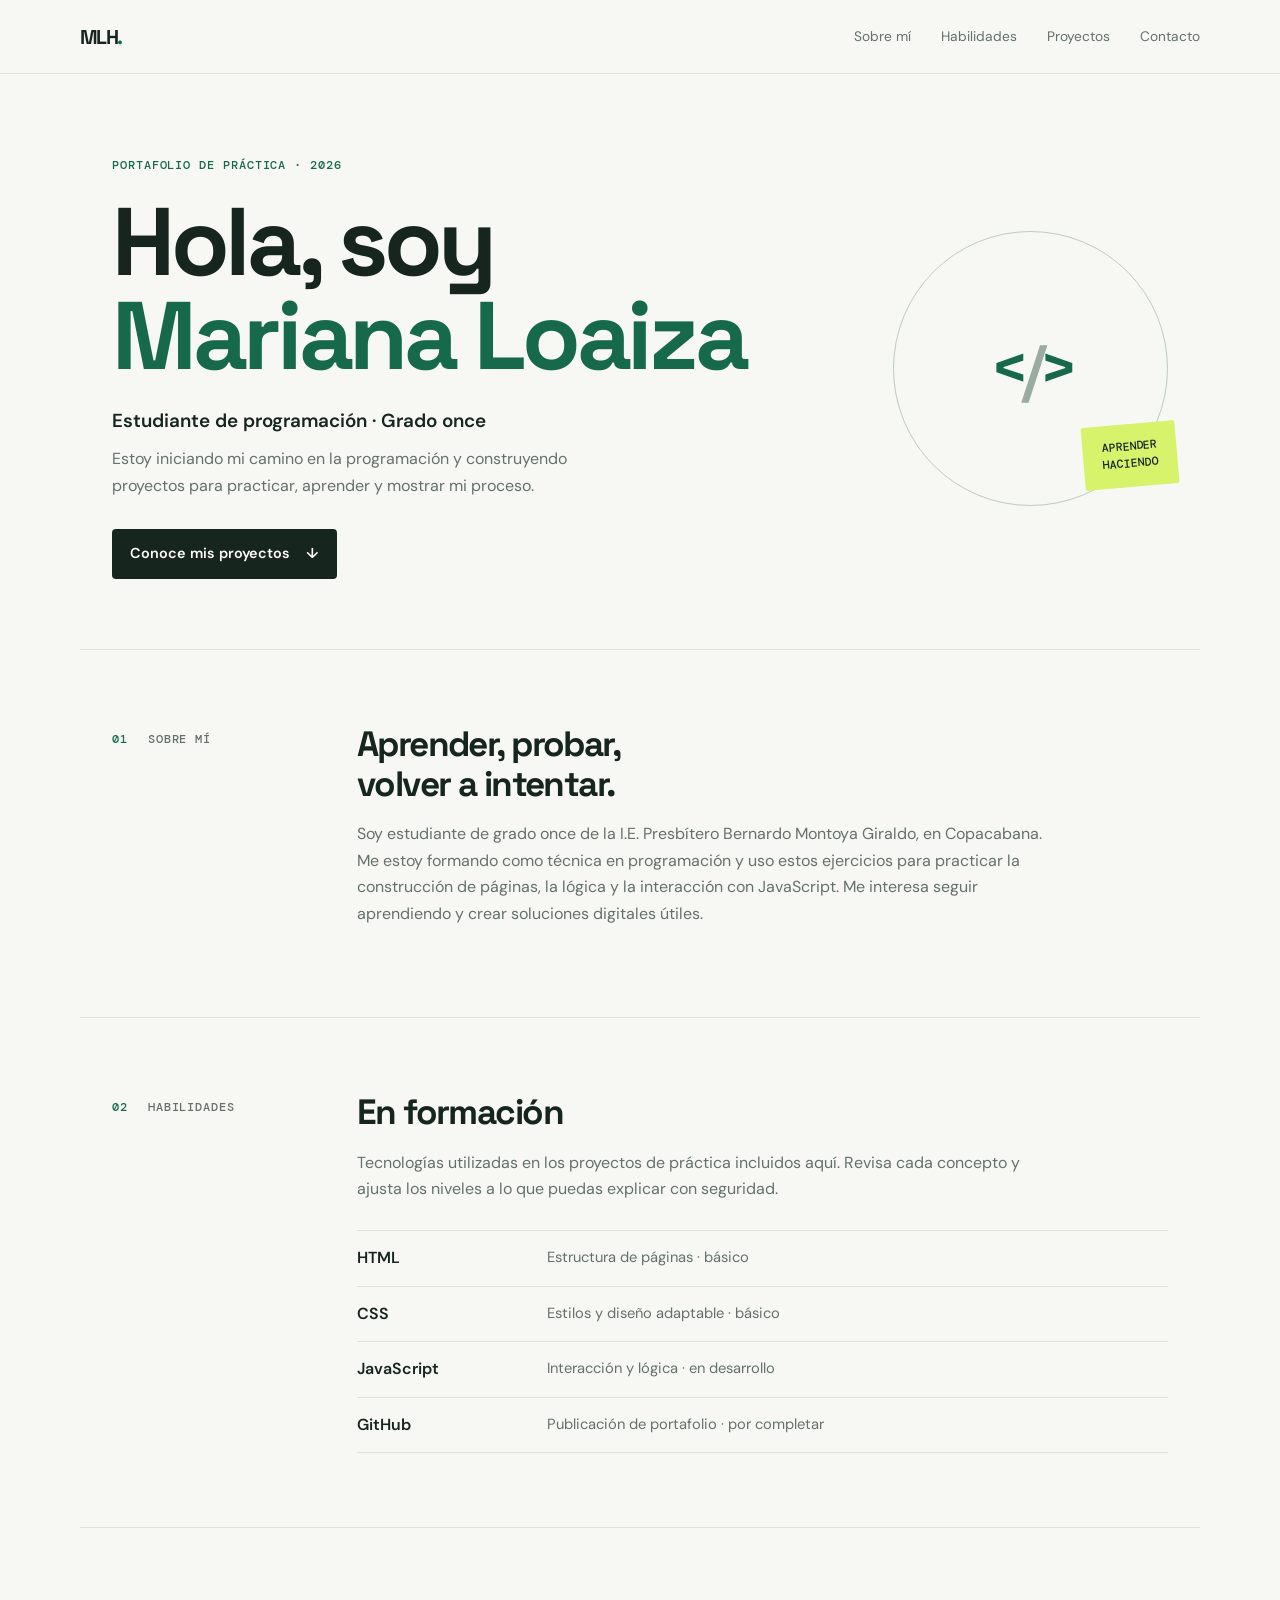
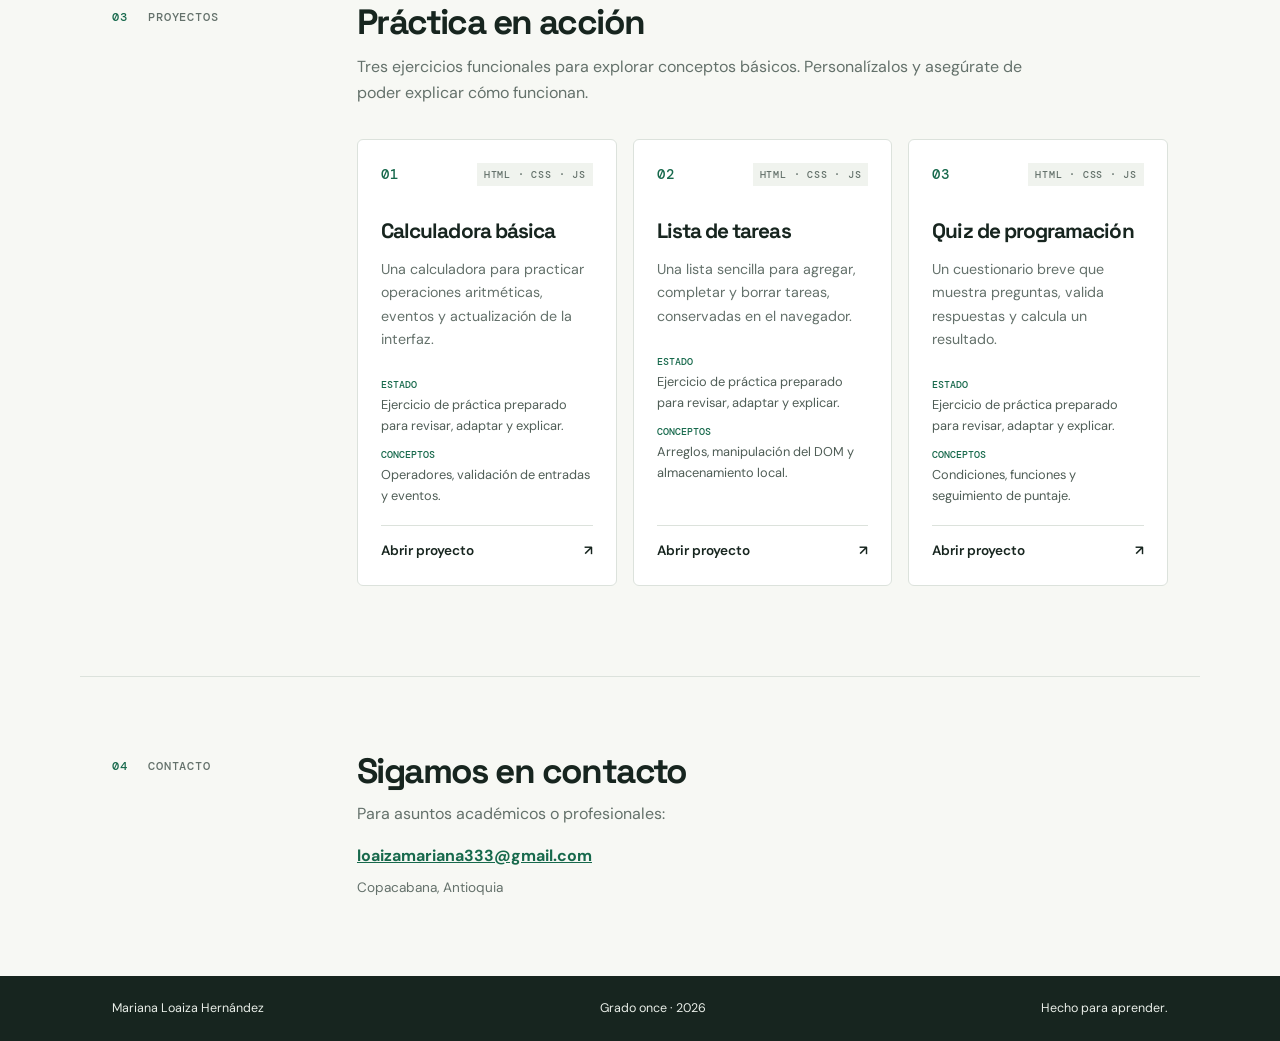
==== index.html @ be7cdf78 "Add files via upload" ====
<!doctype html>
<html lang="es">
<head>
  <meta charset="utf-8">
  <meta name="viewport" content="width=device-width, initial-scale=1">
  <meta name="description" content="Portafolio de práctica en programación de Mariana Loaiza Hernández, estudiante de grado once.">
  <title>Mariana Loaiza | Portafolio de programación</title>
  <link rel="stylesheet" href="styles.css">
</head>
<body>
  <header class="site-header">
    <a class="brand" href="#inicio" aria-label="Inicio">MLH<span>.</span></a>
    <nav aria-label="Navegación principal">
      <a href="#sobre-mi">Sobre mí</a><a href="#habilidades">Habilidades</a><a href="#proyectos">Proyectos</a><a href="#contacto">Contacto</a>
    </nav>
  </header>
  <main>
    <section class="hero" id="inicio">
      <div class="hero-copy">
        <p class="eyebrow">PORTAFOLIO DE PRÁCTICA · 2026</p>
        <h1>Hola, soy<br><span>Mariana Loaiza</span></h1>
        <p class="lead">Estudiante de programación · Grado once</p>
        <p class="intro">Estoy iniciando mi camino en la programación y construyendo proyectos para practicar, aprender y mostrar mi proceso.</p>
        <a class="button" href="#proyectos">Conoce mis proyectos <span aria-hidden="true">↓</span></a>
      </div>
      <div class="hero-mark" aria-hidden="true"><span>&lt;</span><i>/</i><span>&gt;</span><b>aprender<br>haciendo</b></div>
    </section>
    <section class="section about" id="sobre-mi">
      <div class="section-label"><span>01</span> SOBRE MÍ</div>
      <div><h2>Aprender, probar,<br>volver a intentar.</h2><p>Soy estudiante de grado once de la I.E. Presbítero Bernardo Montoya Giraldo, en Copacabana. Me estoy formando como técnica en programación y uso estos ejercicios para practicar la construcción de páginas, la lógica y la interacción con JavaScript. Me interesa seguir aprendiendo y crear soluciones digitales útiles.</p></div>
    </section>
    <section class="section skills" id="habilidades">
      <div class="section-label"><span>02</span> HABILIDADES</div>
      <div><h2>En formación</h2><p class="section-note">Tecnologías utilizadas en los proyectos de práctica incluidos aquí. Revisa cada concepto y ajusta los niveles a lo que puedas explicar con seguridad.</p>
        <div class="skill-list"><div><strong>HTML</strong><span>Estructura de páginas · básico</span></div><div><strong>CSS</strong><span>Estilos y diseño adaptable · básico</span></div><div><strong>JavaScript</strong><span>Interacción y lógica · en desarrollo</span></div><div><strong>GitHub</strong><span>Publicación de portafolio · por completar</span></div></div>
      </div>
    </section>
    <section class="projects section" id="proyectos">
      <div class="section-label"><span>03</span> PROYECTOS</div>
      <div class="projects-content"><h2>Práctica en acción</h2><p class="section-note">Tres ejercicios funcionales para explorar conceptos básicos. Personalízalos y asegúrate de poder explicar cómo funcionan.</p>
        <div class="project-grid">
          <article class="project-card"><div class="project-top"><span class="project-number">01</span><span class="tag">HTML · CSS · JS</span></div><h3>Calculadora básica</h3><p>Una calculadora para practicar operaciones aritméticas, eventos y actualización de la interfaz.</p><dl><dt>Estado</dt><dd>Ejercicio de práctica preparado para revisar, adaptar y explicar.</dd><dt>Conceptos</dt><dd>Operadores, validación de entradas y eventos.</dd></dl><a href="proyectos/calculadora.html">Abrir proyecto <span aria-hidden="true">↗</span></a></article>
          <article class="project-card"><div class="project-top"><span class="project-number">02</span><span class="tag">HTML · CSS · JS</span></div><h3>Lista de tareas</h3><p>Una lista sencilla para agregar, completar y borrar tareas, conservadas en el navegador.</p><dl><dt>Estado</dt><dd>Ejercicio de práctica preparado para revisar, adaptar y explicar.</dd><dt>Conceptos</dt><dd>Arreglos, manipulación del DOM y almacenamiento local.</dd></dl><a href="proyectos/tareas.html">Abrir proyecto <span aria-hidden="true">↗</span></a></article>
          <article class="project-card"><div class="project-top"><span class="project-number">03</span><span class="tag">HTML · CSS · JS</span></div><h3>Quiz de programación</h3><p>Un cuestionario breve que muestra preguntas, valida respuestas y calcula un resultado.</p><dl><dt>Estado</dt><dd>Ejercicio de práctica preparado para revisar, adaptar y explicar.</dd><dt>Conceptos</dt><dd>Condiciones, funciones y seguimiento de puntaje.</dd></dl><a href="proyectos/quiz.html">Abrir proyecto <span aria-hidden="true">↗</span></a></article>
        </div>
      </div>
    </section>
    <section class="contact section" id="contacto"><div class="section-label"><span>04</span> CONTACTO</div><div><h2>Sigamos en contacto</h2><p>Para asuntos académicos o profesionales:</p><a class="email" href="mailto:loaizamariana333@gmail.com">loaizamariana333@gmail.com</a><p class="small">Copacabana, Antioquia</p></div></section>
  </main>
  <footer><span>Mariana Loaiza Hernández</span><span>Grado once · 2026</span><span>Hecho para aprender.</span></footer>
</body>
</html>
---- styles.css ----
@import url('https://fonts.googleapis.com/css2?family=DM+Mono:wght@400;500&family=DM+Sans:wght@400;500;600;700&family=Space+Grotesk:wght@500;600;700&display=swap');
:root{--ink:#17251f;--muted:#64716b;--paper:#f7f8f4;--green:#17694c;--lime:#d6f36b;--line:#dce2dc;--white:#fff}*{box-sizing:border-box}html{scroll-behavior:smooth}body{margin:0;background:var(--paper);color:var(--ink);font-family:'DM Sans',Arial,sans-serif;line-height:1.65}.site-header{height:74px;display:flex;align-items:center;justify-content:space-between;padding:0 max(calc((100vw - 1120px)/2),6vw);border-bottom:1px solid var(--line)}.brand{font:700 1.25rem 'Space Grotesk',sans-serif;color:var(--ink);text-decoration:none;letter-spacing:-.08em}.brand span{color:var(--green)}nav{display:flex;gap:30px}nav a{font-size:.86rem;text-decoration:none;color:var(--muted)}nav a:hover,.project-card>a:hover{color:var(--green)}.hero{min-height:530px;max-width:1120px;margin:auto;padding:84px 32px 70px;display:flex;align-items:center;justify-content:space-between}.hero-copy{max-width:650px}.eyebrow,.section-label,.tag,.project-number{font:500 .72rem 'DM Mono',monospace;letter-spacing:.08em}.eyebrow{color:var(--green)}h1,h2,h3,p{margin-top:0}h1,h2,h3{font-family:'Space Grotesk',sans-serif;letter-spacing:-.045em}h1{font-size:clamp(3.3rem,8vw,6rem);line-height:.98;margin:22px 0}h1 span{color:var(--green)}.lead{font-size:1.18rem;font-weight:600;margin-bottom:10px}.intro{color:var(--muted);max-width:510px;margin-bottom:30px}.button{background:var(--ink);color:white;padding:13px 18px;border-radius:4px;text-decoration:none;display:inline-flex;gap:16px;font-weight:600;font-size:.9rem}.button:hover{background:var(--green)}.hero-mark{width:275px;height:275px;border:1px solid #bdcbbf;border-radius:50%;display:flex;align-items:center;justify-content:center;position:relative;color:var(--green);font:600 4rem 'Space Grotesk',sans-serif;letter-spacing:-.12em;flex:none}.hero-mark i{font-style:normal;color:#9aaca0}.hero-mark b{position:absolute;right:-10px;bottom:18px;background:var(--lime);padding:14px 19px;border-radius:2px;font:500 .72rem 'DM Mono',monospace;line-height:1.5;letter-spacing:0;text-transform:uppercase;color:var(--ink);transform:rotate(-5deg)}.section{max-width:1120px;margin:auto;padding:74px 32px;display:grid;grid-template-columns:210px 1fr;gap:35px;border-top:1px solid var(--line)}.section-label{color:var(--muted);padding-top:8px}.section-label span{color:var(--green);margin-right:12px}.section h2{font-size:2.2rem;line-height:1.13;margin-bottom:18px}.about>div:last-child{max-width:720px}.about p,.section-note{color:var(--muted);max-width:690px}.skill-list{margin-top:28px;border-top:1px solid var(--line)}.skill-list div{display:grid;grid-template-columns:190px 1fr;padding:14px 0;border-bottom:1px solid var(--line)}.skill-list strong{font-weight:600}.skill-list span{color:var(--muted);font-size:.92rem}.projects{padding-bottom:90px}.projects-content h2{margin-bottom:12px}.project-grid{display:grid;grid-template-columns:repeat(3,1fr);gap:16px;margin-top:32px}.project-card{background:var(--white);border:1px solid var(--line);border-radius:6px;padding:23px;display:flex;flex-direction:column;min-height:370px}.project-top{display:flex;justify-content:space-between;align-items:center;margin-bottom:28px}.project-number{color:var(--green);font-size:.9rem}.tag{font-size:.61rem;color:var(--muted);background:#f0f3ee;padding:5px 7px}.project-card h3{font-size:1.3rem;margin-bottom:10px}.project-card>p{color:var(--muted);font-size:.89rem;min-height:70px}.project-card dl{font-size:.8rem;margin:0 0 18px}.project-card dt{font:500 .65rem 'DM Mono',monospace;text-transform:uppercase;color:var(--green);margin-top:12px}.project-card dd{margin:3px 0 0;color:#4f5d56}.project-card>a{margin-top:auto;padding-top:14px;border-top:1px solid var(--line);text-decoration:none;font-weight:600;color:var(--ink);font-size:.85rem}.project-card>a span{float:right}.contact{padding-bottom:76px}.contact h2{margin-bottom:10px}.contact p{color:var(--muted)}.email{color:var(--green);font-weight:700}.small{font-size:.85rem;margin:8px 0 0}footer{background:var(--ink);color:#e9eee8;padding:22px max(calc((100vw - 1056px)/2),6vw);display:flex;justify-content:space-between;font-size:.78rem}a:focus-visible{outline:3px solid #92b958;outline-offset:3px}
@media(max-width:760px){.site-header{height:auto;min-height:65px;padding:14px 22px;align-items:flex-start;gap:16px}nav{justify-content:flex-end;flex-wrap:wrap;gap:7px 16px}nav a{font-size:.78rem}.hero{min-height:auto;padding:70px 24px;display:block}.hero-mark{width:150px;height:150px;font-size:2.5rem;margin:48px 18px 0 auto}.hero-mark b{font-size:.62rem}.section{padding:55px 24px;grid-template-columns:1fr;gap:22px}.section-label{padding:0}.section h2{font-size:1.9rem}.project-grid{grid-template-columns:1fr}.project-card{min-height:auto}.project-card>p{min-height:0}.skill-list div{grid-template-columns:130px 1fr;gap:8px}footer{padding:20px 24px;flex-wrap:wrap;gap:8px 18px}footer span:last-child{width:100%}}
@media print{.site-header nav,.button{display:none}.hero{min-height:auto;padding:38px 32px}.hero-mark{width:150px;height:150px}.section{padding:35px 32px}.project-grid{gap:8px}.project-card{padding:15px;min-height:0}footer{color:var(--ink);background:white;border-top:1px solid var(--line)}}
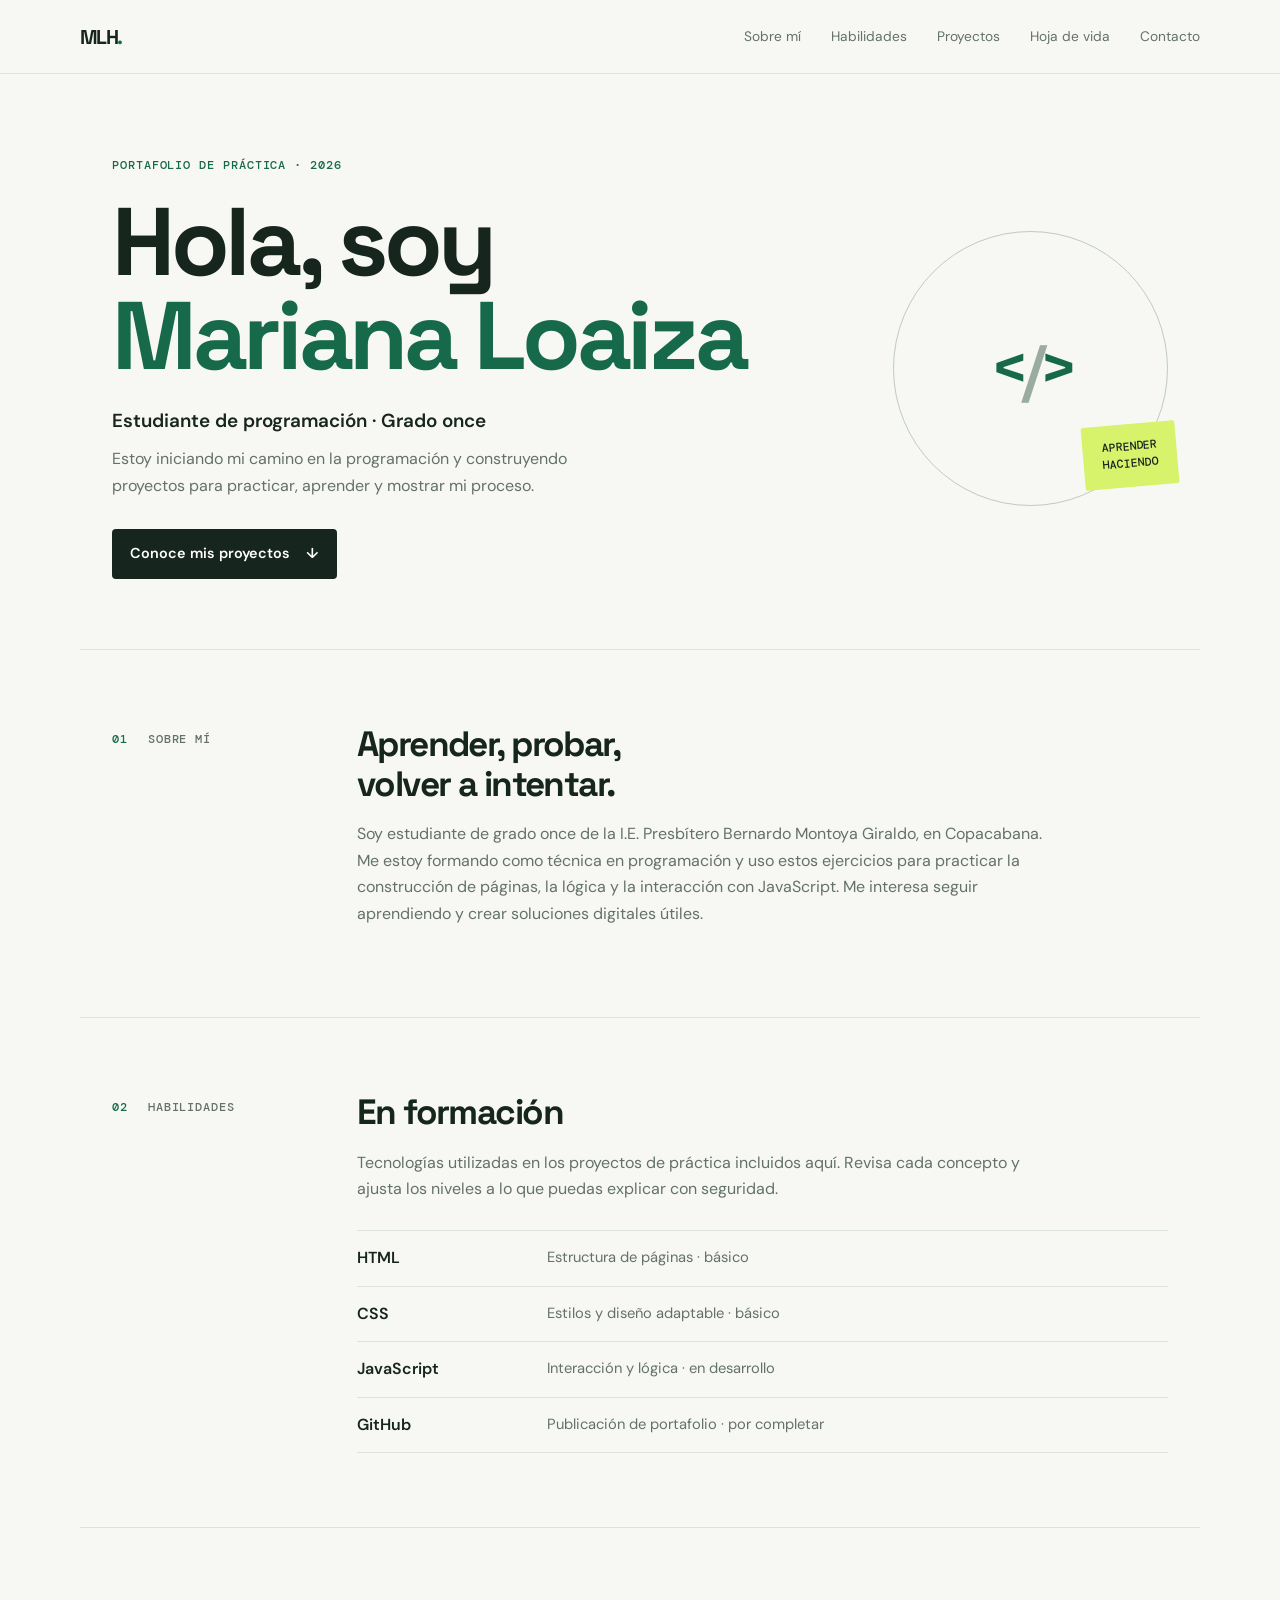
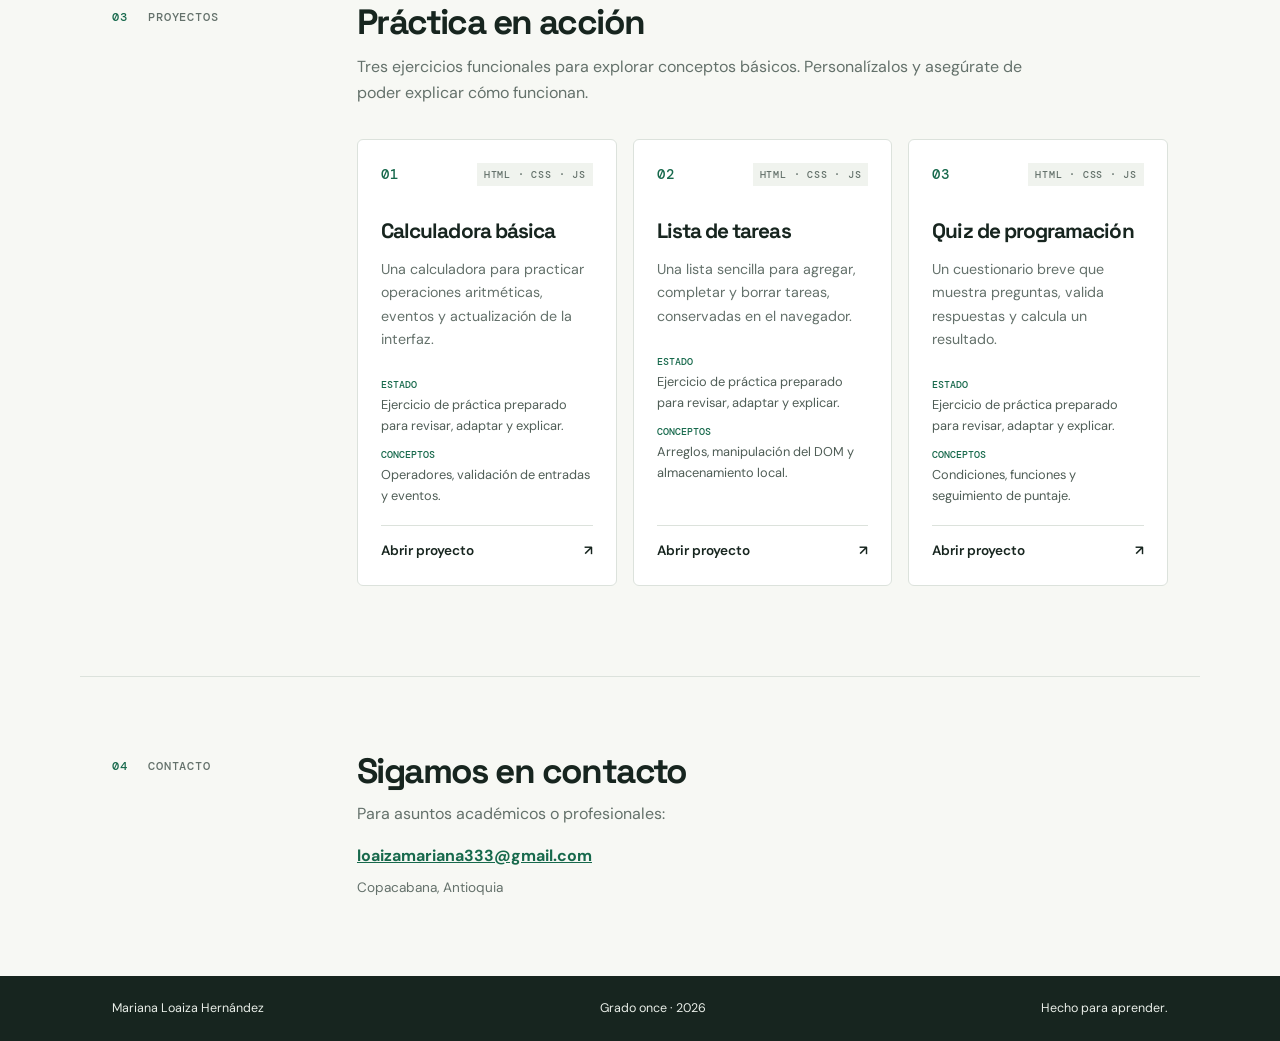
==== commit 1271b4c3: "Add link to 'Hoja de vida' in navigation" ====
--- a/index.html
+++ b/index.html
@@ -11,9 +11,14 @@
   <header class="site-header">
     <a class="brand" href="#inicio" aria-label="Inicio">MLH<span>.</span></a>
     <nav aria-label="Navegación principal">
-      <a href="#sobre-mi">Sobre mí</a><a href="#habilidades">Habilidades</a><a href="#proyectos">Proyectos</a><a href="#contacto">Contacto</a>
+      <a href="#sobre-mi">Sobre mí</a>
+      <a href="#habilidades">Habilidades</a>
+      <a href="#proyectos">Proyectos</a>
+      <a href="hoja-de-vida.html">Hoja de vida</a>
+      <a href="#contacto">Contacto</a>
     </nav>
   </header>
+
   <main>
     <section class="hero" id="inicio">
       <div class="hero-copy">
@@ -23,30 +28,107 @@
         <p class="intro">Estoy iniciando mi camino en la programación y construyendo proyectos para practicar, aprender y mostrar mi proceso.</p>
         <a class="button" href="#proyectos">Conoce mis proyectos <span aria-hidden="true">↓</span></a>
       </div>
-      <div class="hero-mark" aria-hidden="true"><span>&lt;</span><i>/</i><span>&gt;</span><b>aprender<br>haciendo</b></div>
+      <div class="hero-mark" aria-hidden="true">
+        <span>&lt;</span><i>/</i><span>&gt;</span>
+        <b>aprender<br>haciendo</b>
+      </div>
     </section>
+
     <section class="section about" id="sobre-mi">
       <div class="section-label"><span>01</span> SOBRE MÍ</div>
-      <div><h2>Aprender, probar,<br>volver a intentar.</h2><p>Soy estudiante de grado once de la I.E. Presbítero Bernardo Montoya Giraldo, en Copacabana. Me estoy formando como técnica en programación y uso estos ejercicios para practicar la construcción de páginas, la lógica y la interacción con JavaScript. Me interesa seguir aprendiendo y crear soluciones digitales útiles.</p></div>
+      <div>
+        <h2>Aprender, probar,<br>volver a intentar.</h2>
+        <p>Soy estudiante de grado once de la I.E. Presbítero Bernardo Montoya Giraldo, en Copacabana. Me estoy formando como técnica en programación y uso estos ejercicios para practicar la construcción de páginas, la lógica y la interacción con JavaScript. Me interesa seguir aprendiendo y crear soluciones digitales útiles.</p>
+      </div>
     </section>
+
     <section class="section skills" id="habilidades">
       <div class="section-label"><span>02</span> HABILIDADES</div>
-      <div><h2>En formación</h2><p class="section-note">Tecnologías utilizadas en los proyectos de práctica incluidos aquí. Revisa cada concepto y ajusta los niveles a lo que puedas explicar con seguridad.</p>
-        <div class="skill-list"><div><strong>HTML</strong><span>Estructura de páginas · básico</span></div><div><strong>CSS</strong><span>Estilos y diseño adaptable · básico</span></div><div><strong>JavaScript</strong><span>Interacción y lógica · en desarrollo</span></div><div><strong>GitHub</strong><span>Publicación de portafolio · por completar</span></div></div>
-      </div>
-    </section>
-    <section class="projects section" id="proyectos">
-      <div class="section-label"><span>03</span> PROYECTOS</div>
-      <div class="projects-content"><h2>Práctica en acción</h2><p class="section-note">Tres ejercicios funcionales para explorar conceptos básicos. Personalízalos y asegúrate de poder explicar cómo funcionan.</p>
-        <div class="project-grid">
-          <article class="project-card"><div class="project-top"><span class="project-number">01</span><span class="tag">HTML · CSS · JS</span></div><h3>Calculadora básica</h3><p>Una calculadora para practicar operaciones aritméticas, eventos y actualización de la interfaz.</p><dl><dt>Estado</dt><dd>Ejercicio de práctica preparado para revisar, adaptar y explicar.</dd><dt>Conceptos</dt><dd>Operadores, validación de entradas y eventos.</dd></dl><a href="proyectos/calculadora.html">Abrir proyecto <span aria-hidden="true">↗</span></a></article>
-          <article class="project-card"><div class="project-top"><span class="project-number">02</span><span class="tag">HTML · CSS · JS</span></div><h3>Lista de tareas</h3><p>Una lista sencilla para agregar, completar y borrar tareas, conservadas en el navegador.</p><dl><dt>Estado</dt><dd>Ejercicio de práctica preparado para revisar, adaptar y explicar.</dd><dt>Conceptos</dt><dd>Arreglos, manipulación del DOM y almacenamiento local.</dd></dl><a href="proyectos/tareas.html">Abrir proyecto <span aria-hidden="true">↗</span></a></article>
-          <article class="project-card"><div class="project-top"><span class="project-number">03</span><span class="tag">HTML · CSS · JS</span></div><h3>Quiz de programación</h3><p>Un cuestionario breve que muestra preguntas, valida respuestas y calcula un resultado.</p><dl><dt>Estado</dt><dd>Ejercicio de práctica preparado para revisar, adaptar y explicar.</dd><dt>Conceptos</dt><dd>Condiciones, funciones y seguimiento de puntaje.</dd></dl><a href="proyectos/quiz.html">Abrir proyecto <span aria-hidden="true">↗</span></a></article>
+      <div>
+        <h2>En formación</h2>
+        <p class="section-note">Tecnologías utilizadas en los proyectos de práctica incluidos aquí. Revisa cada concepto y ajusta los niveles a lo que puedas explicar con seguridad.</p>
+        <div class="skill-list">
+          <div><strong>HTML</strong><span>Estructura de páginas · básico</span></div>
+          <div><strong>CSS</strong><span>Estilos y diseño adaptable · básico</span></div>
+          <div><strong>JavaScript</strong><span>Interacción y lógica · en desarrollo</span></div>
+          <div><strong>GitHub</strong><span>Publicación de portafolio · por completar</span></div>
         </div>
       </div>
     </section>
-    <section class="contact section" id="contacto"><div class="section-label"><span>04</span> CONTACTO</div><div><h2>Sigamos en contacto</h2><p>Para asuntos académicos o profesionales:</p><a class="email" href="mailto:loaizamariana333@gmail.com">loaizamariana333@gmail.com</a><p class="small">Copacabana, Antioquia</p></div></section>
+
+    <section class="projects section" id="proyectos">
+      <div class="section-label"><span>03</span> PROYECTOS</div>
+      <div class="projects-content">
+        <h2>Práctica en acción</h2>
+        <p class="section-note">Tres ejercicios funcionales para explorar conceptos básicos. Personalízalos y asegúrate de poder explicar cómo funcionan.</p>
+
+        <div class="project-grid">
+          <article class="project-card">
+            <div class="project-top">
+              <span class="project-number">01</span>
+              <span class="tag">HTML · CSS · JS</span>
+            </div>
+            <h3>Calculadora básica</h3>
+            <p>Una calculadora para practicar operaciones aritméticas, eventos y actualización de la interfaz.</p>
+            <dl>
+              <dt>Estado</dt>
+              <dd>Ejercicio de práctica preparado para revisar, adaptar y explicar.</dd>
+              <dt>Conceptos</dt>
+              <dd>Operadores, validación de entradas y eventos.</dd>
+            </dl>
+            <a href="calculadora.html">Abrir proyecto <span aria-hidden="true">↗</span></a>
+          </article>
+
+          <article class="project-card">
+            <div class="project-top">
+              <span class="project-number">02</span>
+              <span class="tag">HTML · CSS · JS</span>
+            </div>
+            <h3>Lista de tareas</h3>
+            <p>Una lista sencilla para agregar, completar y borrar tareas, conservadas en el navegador.</p>
+            <dl>
+              <dt>Estado</dt>
+              <dd>Ejercicio de práctica preparado para revisar, adaptar y explicar.</dd>
+              <dt>Conceptos</dt>
+              <dd>Arreglos, manipulación del DOM y almacenamiento local.</dd>
+            </dl>
+            <a href="tareas.html">Abrir proyecto <span aria-hidden="true">↗</span></a>
+          </article>
+
+          <article class="project-card">
+            <div class="project-top">
+              <span class="project-number">03</span>
+              <span class="tag">HTML · CSS · JS</span>
+            </div>
+            <h3>Quiz de programación</h3>
+            <p>Un cuestionario breve que muestra preguntas, valida respuestas y calcula un resultado.</p>
+            <dl>
+              <dt>Estado</dt>
+              <dd>Ejercicio de práctica preparado para revisar, adaptar y explicar.</dd>
+              <dt>Conceptos</dt>
+              <dd>Condiciones, funciones y seguimiento de puntaje.</dd>
+            </dl>
+            <a href="quiz.html">Abrir proyecto <span aria-hidden="true">↗</span></a>
+          </article>
+        </div>
+      </div>
+    </section>
+
+    <section class="contact section" id="contacto">
+      <div class="section-label"><span>04</span> CONTACTO</div>
+      <div>
+        <h2>Sigamos en contacto</h2>
+        <p>Para asuntos académicos o profesionales:</p>
+        <a class="email" href="mailto:loaizamariana333@gmail.com">loaizamariana333@gmail.com</a>
+        <p class="small">Copacabana, Antioquia</p>
+      </div>
+    </section>
   </main>
-  <footer><span>Mariana Loaiza Hernández</span><span>Grado once · 2026</span><span>Hecho para aprender.</span></footer>
+
+  <footer>
+    <span>Mariana Loaiza Hernández</span>
+    <span>Grado once · 2026</span>
+    <span>Hecho para aprender.</span>
+  </footer>
 </body>
 </html>
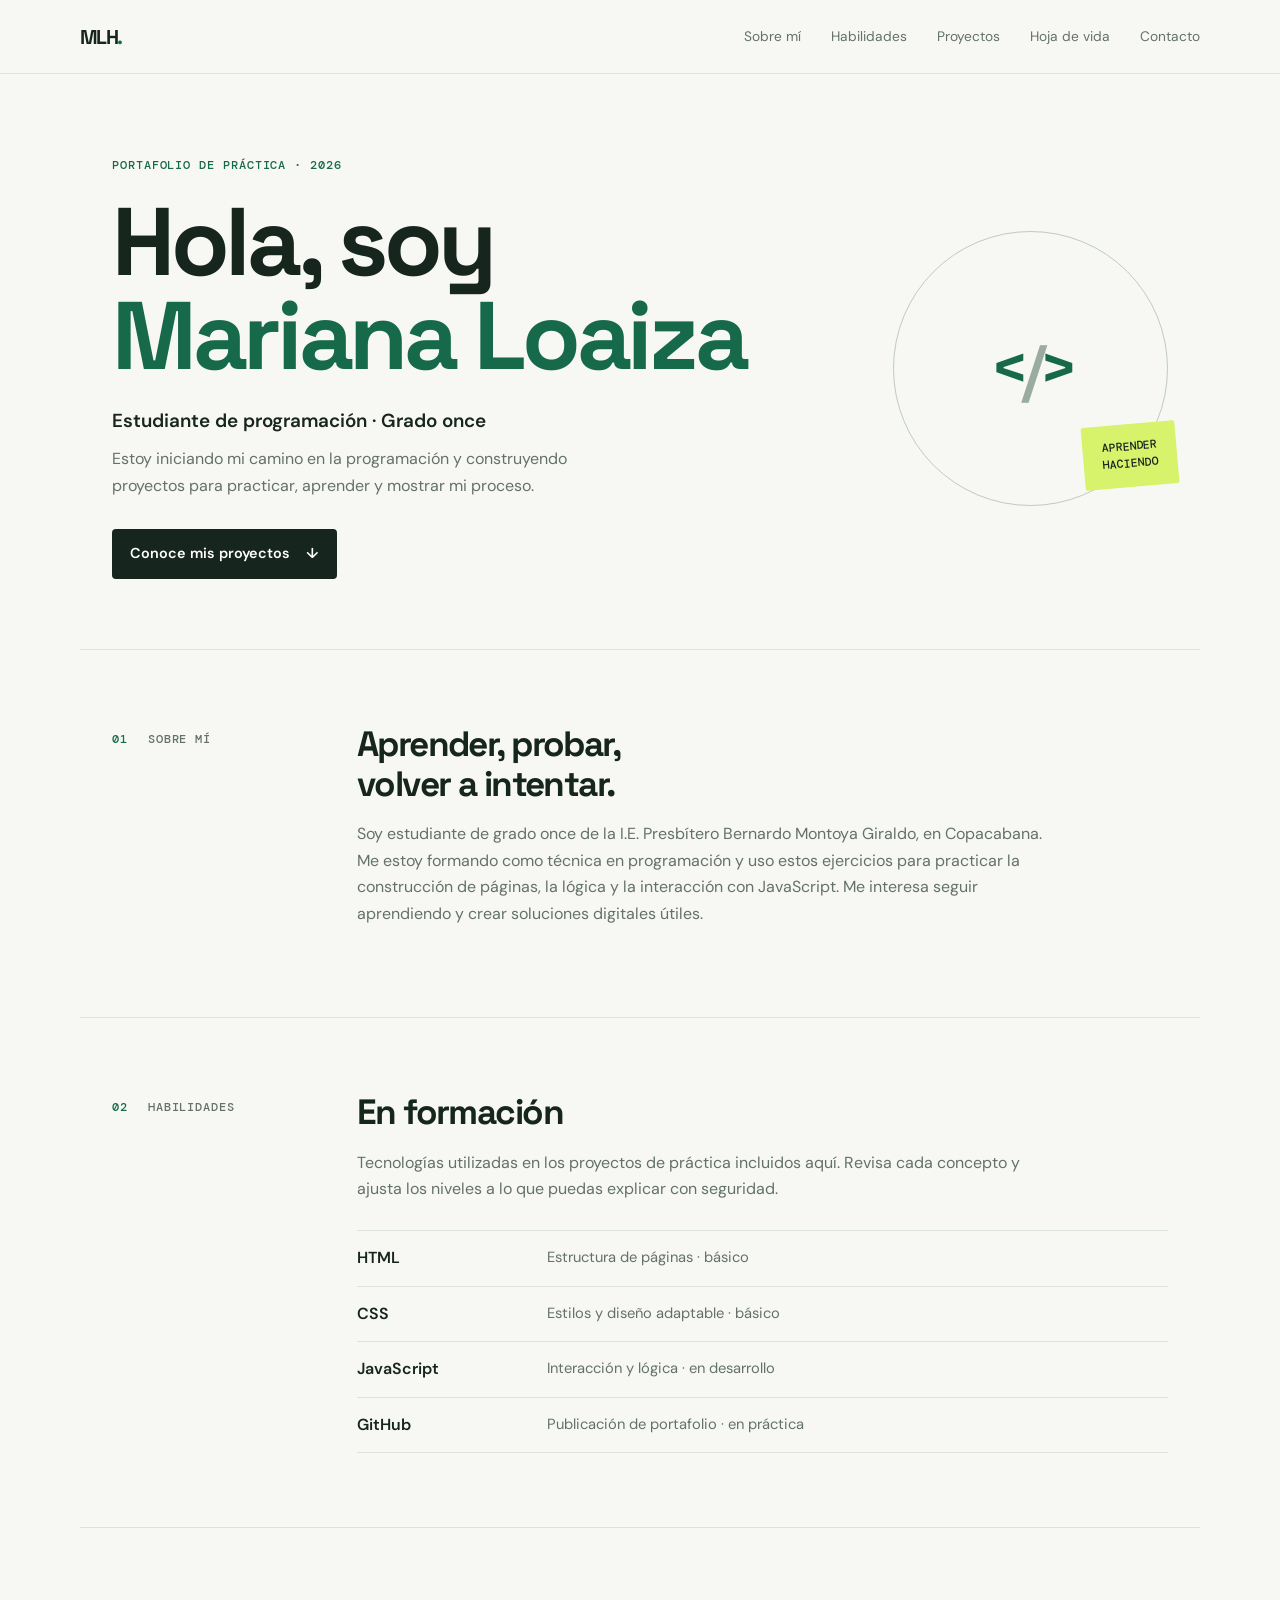
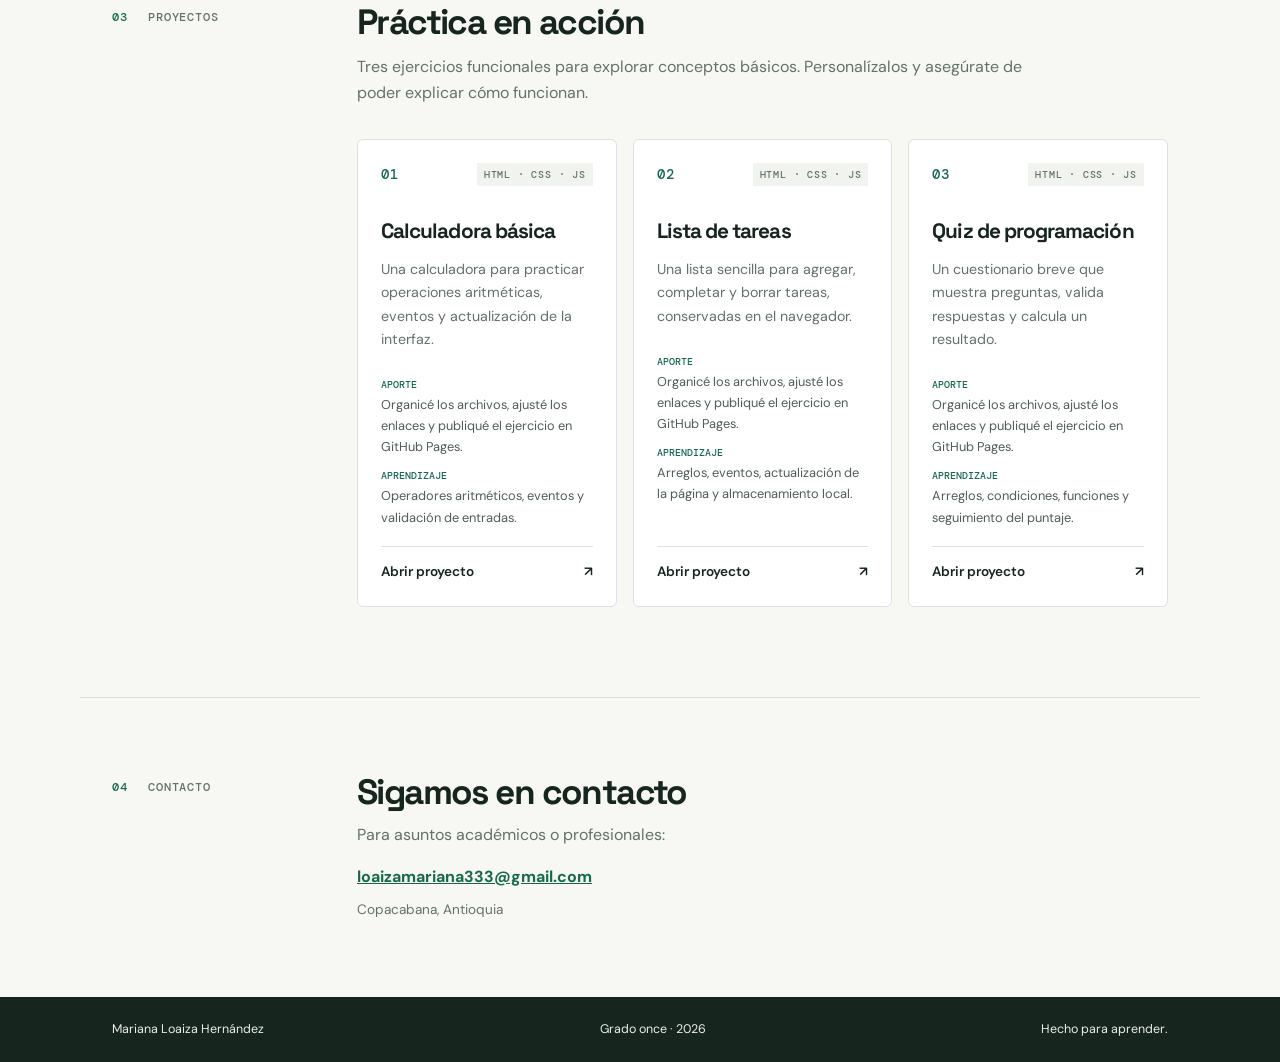
==== commit fbd27b89: "Completa descripciones de los proyectos de práctica" ====
--- a/index.html
+++ b/index.html
@@ -11,12 +11,12 @@
   <header class="site-header">
     <a class="brand" href="#inicio" aria-label="Inicio">MLH<span>.</span></a>
     <nav aria-label="Navegación principal">
-      <a href="#sobre-mi">Sobre mí</a>
-      <a href="#habilidades">Habilidades</a>
-      <a href="#proyectos">Proyectos</a>
-      <a href="hoja-de-vida.html">Hoja de vida</a>
-      <a href="#contacto">Contacto</a>
-    </nav>
+  <a href="#sobre-mi">Sobre mí</a>
+  <a href="#habilidades">Habilidades</a>
+  <a href="#proyectos">Proyectos</a>
+  <a href="hoja-de-vida.html">Hoja de vida</a>
+  <a href="#contacto">Contacto</a>
+</nav>
   </header>
 
   <main>
@@ -51,7 +51,7 @@
           <div><strong>HTML</strong><span>Estructura de páginas · básico</span></div>
           <div><strong>CSS</strong><span>Estilos y diseño adaptable · básico</span></div>
           <div><strong>JavaScript</strong><span>Interacción y lógica · en desarrollo</span></div>
-          <div><strong>GitHub</strong><span>Publicación de portafolio · por completar</span></div>
+          <div><strong>GitHub</strong><span>Publicación de portafolio · en práctica</span></div>
         </div>
       </div>
     </section>
@@ -71,10 +71,10 @@
             <h3>Calculadora básica</h3>
             <p>Una calculadora para practicar operaciones aritméticas, eventos y actualización de la interfaz.</p>
             <dl>
-              <dt>Estado</dt>
-              <dd>Ejercicio de práctica preparado para revisar, adaptar y explicar.</dd>
-              <dt>Conceptos</dt>
-              <dd>Operadores, validación de entradas y eventos.</dd>
+              <dt>Aporte</dt>
+              <dd>Organicé los archivos, ajusté los enlaces y publiqué el ejercicio en GitHub Pages.</dd>
+              <dt>Aprendizaje</dt>
+              <dd>Operadores aritméticos, eventos y validación de entradas.</dd>
             </dl>
             <a href="calculadora.html">Abrir proyecto <span aria-hidden="true">↗</span></a>
           </article>
@@ -87,10 +87,10 @@
             <h3>Lista de tareas</h3>
             <p>Una lista sencilla para agregar, completar y borrar tareas, conservadas en el navegador.</p>
             <dl>
-              <dt>Estado</dt>
-              <dd>Ejercicio de práctica preparado para revisar, adaptar y explicar.</dd>
-              <dt>Conceptos</dt>
-              <dd>Arreglos, manipulación del DOM y almacenamiento local.</dd>
+              <dt>Aporte</dt>
+              <dd>Organicé los archivos, ajusté los enlaces y publiqué el ejercicio en GitHub Pages.</dd>
+              <dt>Aprendizaje</dt>
+              <dd>Arreglos, eventos, actualización de la página y almacenamiento local.</dd>
             </dl>
             <a href="tareas.html">Abrir proyecto <span aria-hidden="true">↗</span></a>
           </article>
@@ -103,10 +103,10 @@
             <h3>Quiz de programación</h3>
             <p>Un cuestionario breve que muestra preguntas, valida respuestas y calcula un resultado.</p>
             <dl>
-              <dt>Estado</dt>
-              <dd>Ejercicio de práctica preparado para revisar, adaptar y explicar.</dd>
-              <dt>Conceptos</dt>
-              <dd>Condiciones, funciones y seguimiento de puntaje.</dd>
+              <dt>Aporte</dt>
+              <dd>Organicé los archivos, ajusté los enlaces y publiqué el ejercicio en GitHub Pages.</dd>
+              <dt>Aprendizaje</dt>
+              <dd>Arreglos, condiciones, funciones y seguimiento del puntaje.</dd>
             </dl>
             <a href="quiz.html">Abrir proyecto <span aria-hidden="true">↗</span></a>
           </article>
